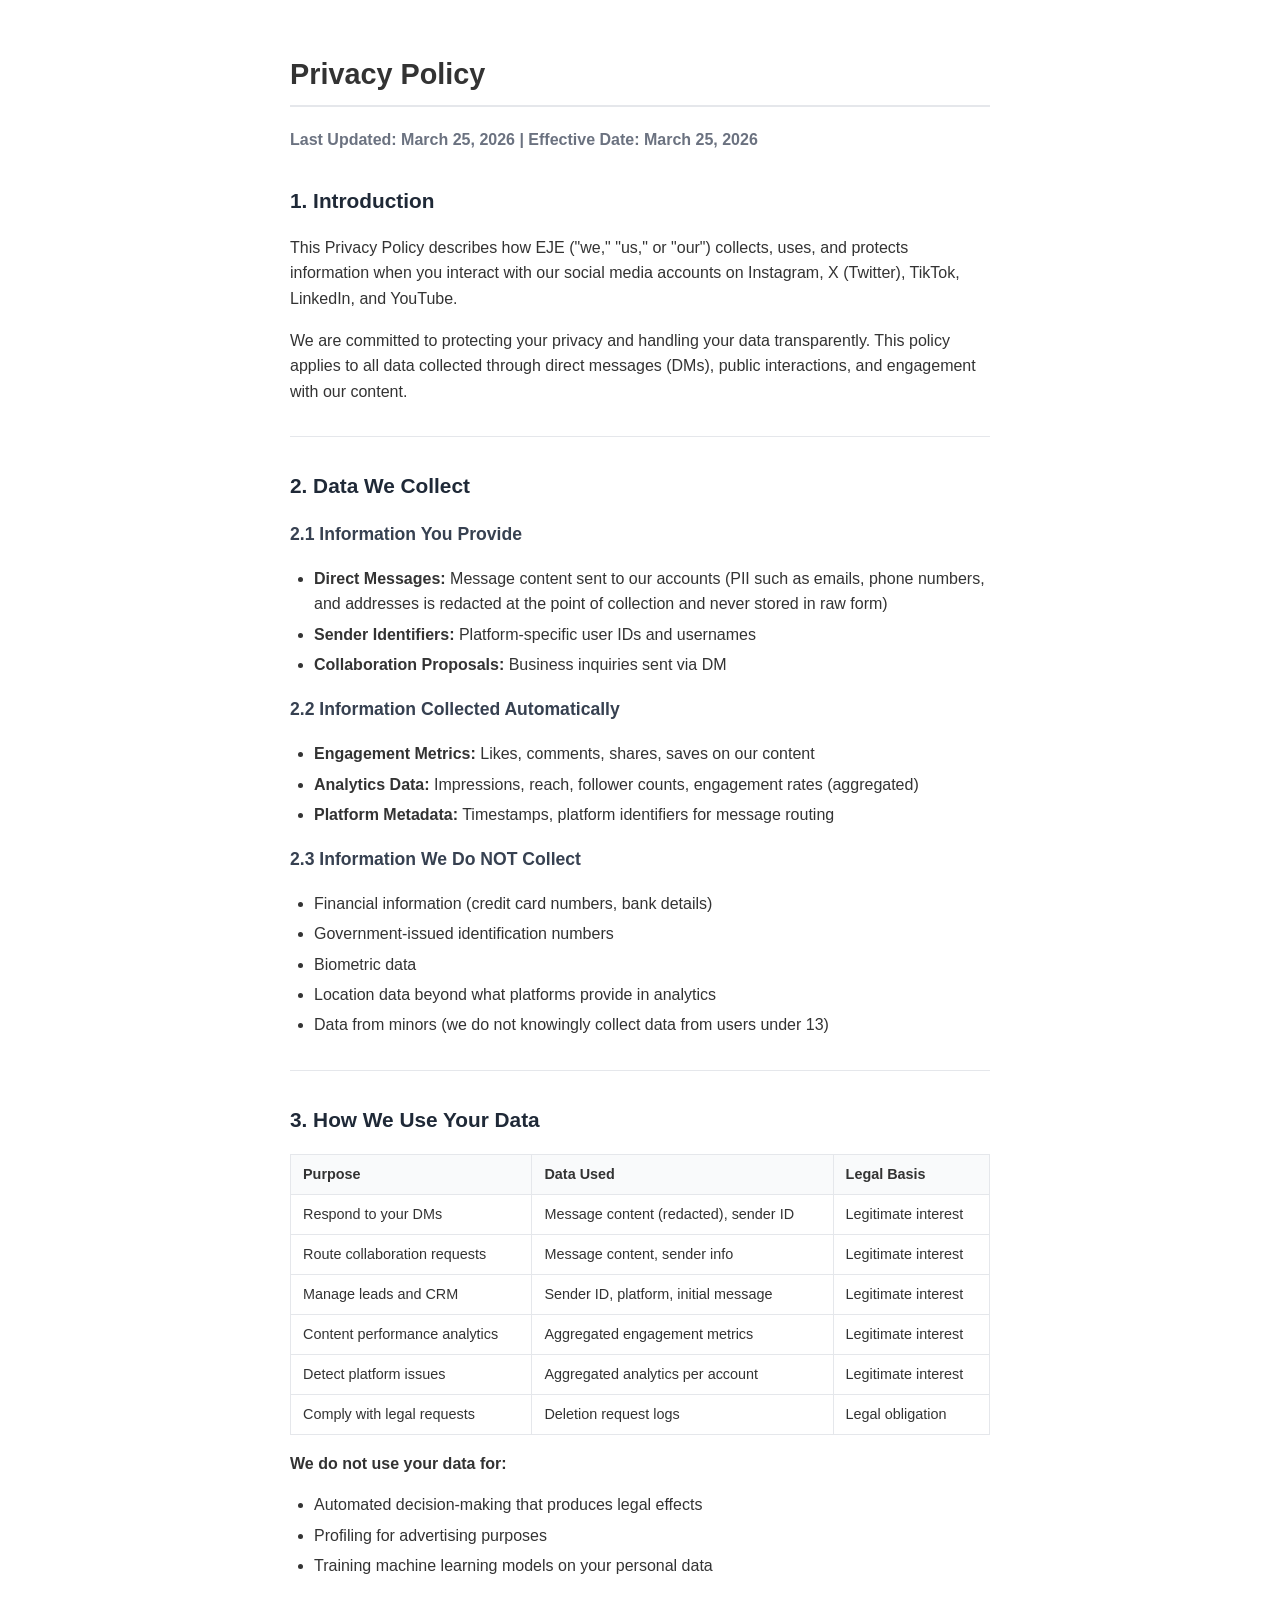
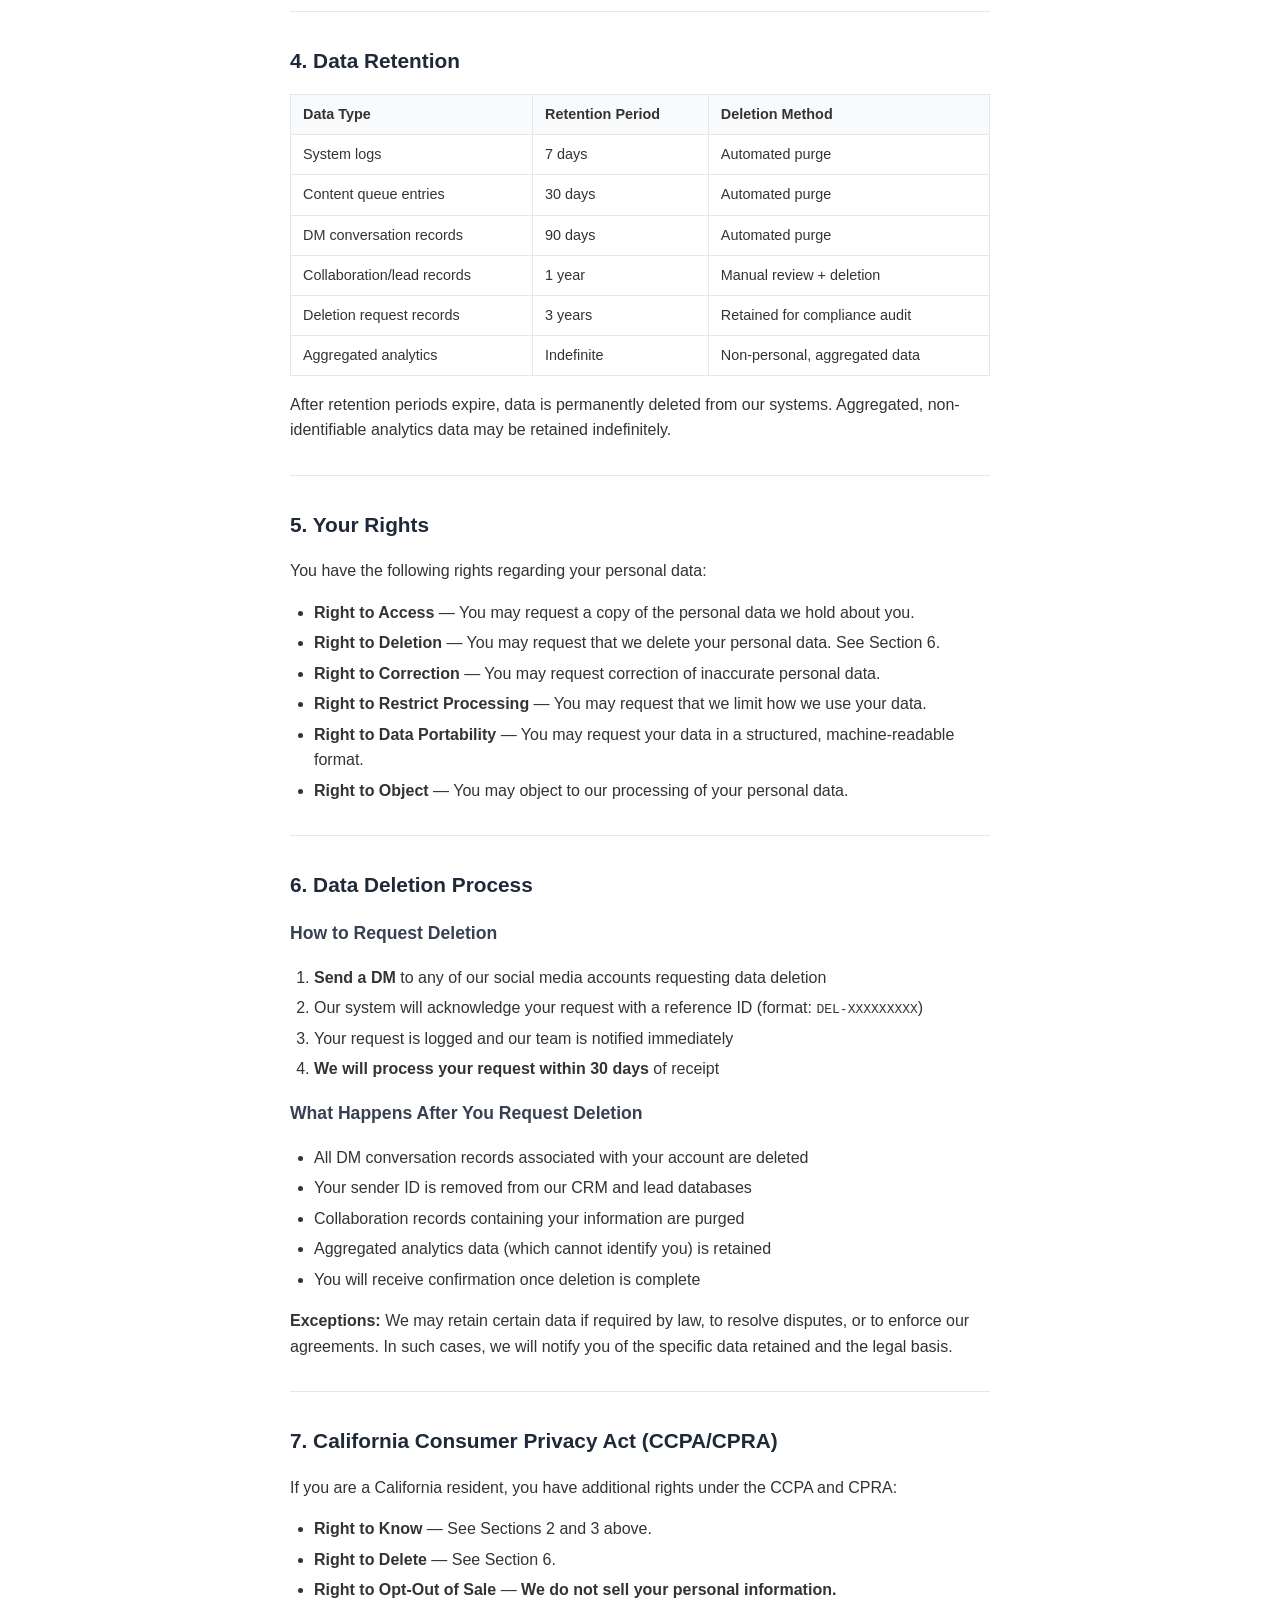
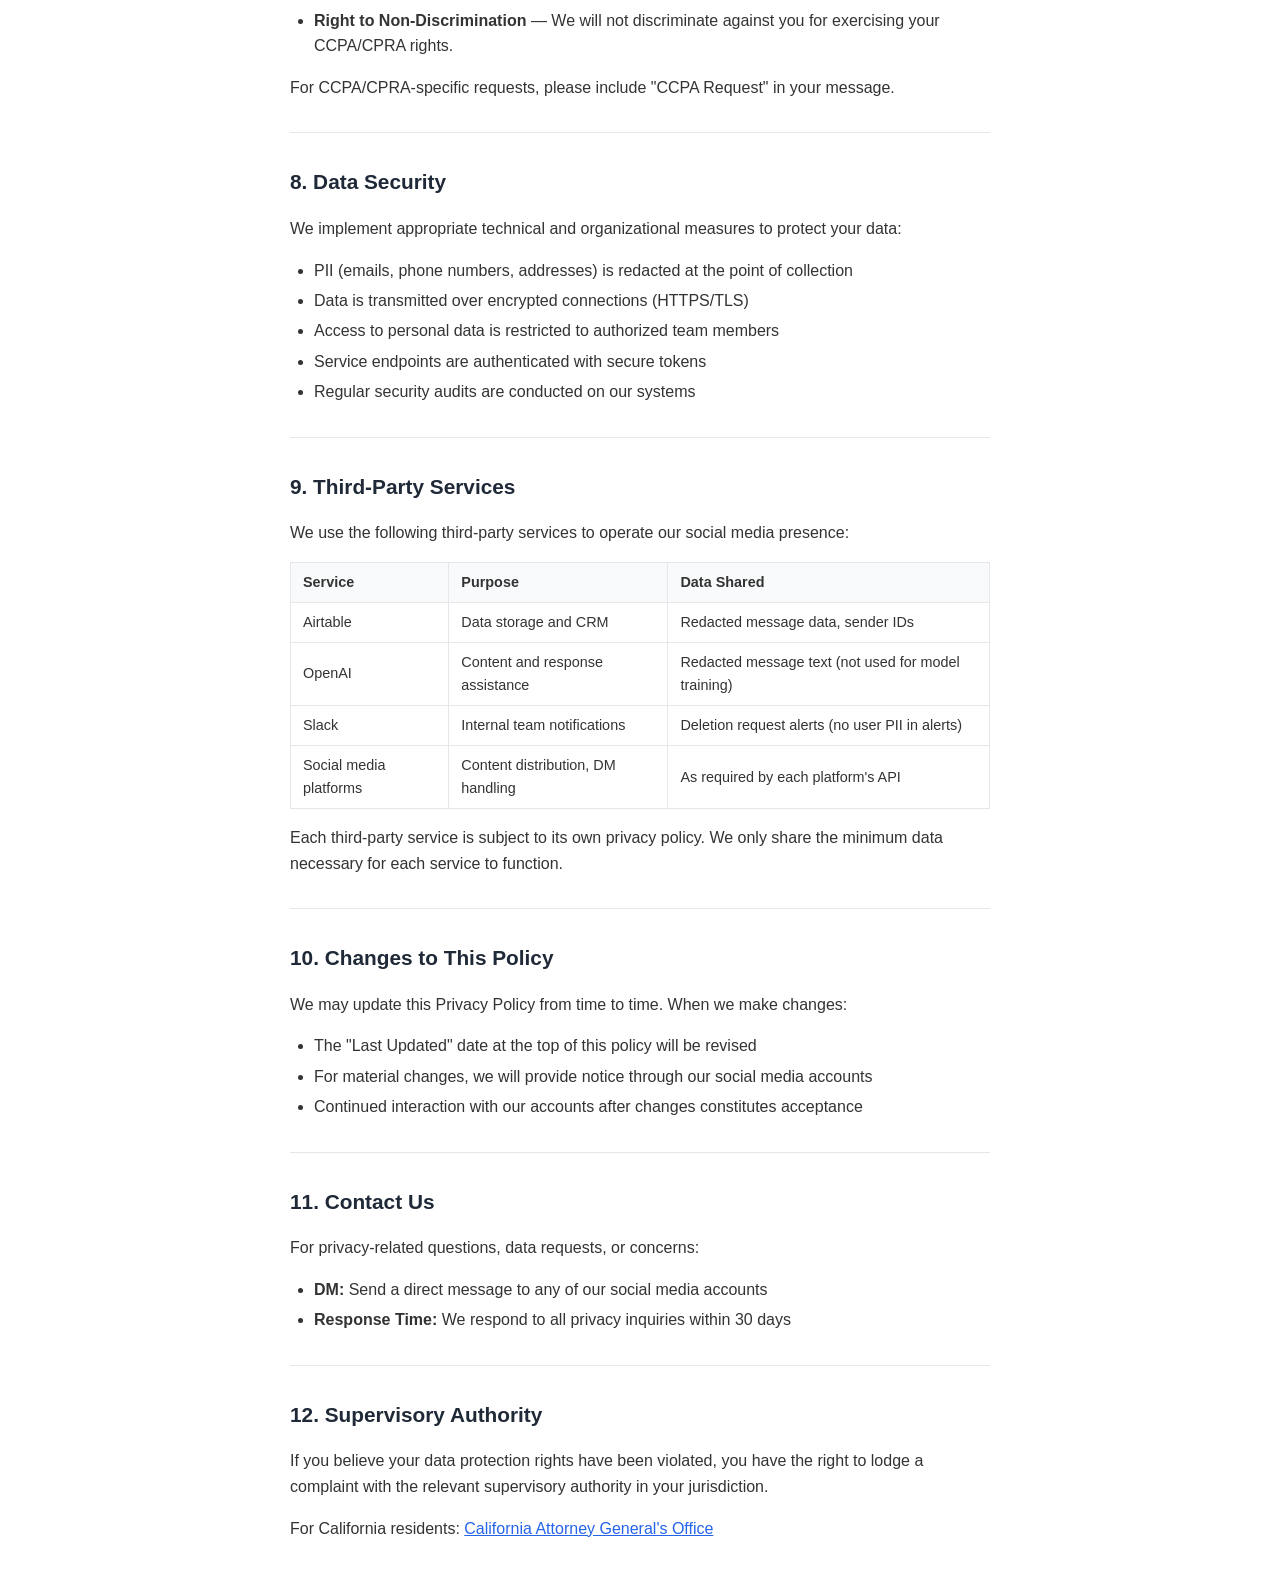
==== privacy-policy.html @ 6205c338 "Add files via upload" ====
<!DOCTYPE html>
<html lang="en">
<head>
    <meta charset="UTF-8">
    <meta name="viewport" content="width=device-width, initial-scale=1.0">
    <title>Privacy Policy - EJE</title>
    <style>
        body { font-family: -apple-system, BlinkMacSystemFont, 'Segoe UI', Roboto, sans-serif; max-width: 700px; margin: 0 auto; padding: 2rem 1rem; color: #333; line-height: 1.6; }
        h1 { font-size: 1.8rem; border-bottom: 2px solid #e5e7eb; padding-bottom: 0.5rem; }
        h2 { font-size: 1.3rem; margin-top: 2rem; color: #1f2937; }
        h3 { font-size: 1.1rem; color: #374151; }
        hr { border: none; border-top: 1px solid #e5e7eb; margin: 2rem 0; }
        table { width: 100%; border-collapse: collapse; margin: 1rem 0; font-size: 0.9rem; }
        th, td { border: 1px solid #e5e7eb; padding: 0.5rem 0.75rem; text-align: left; }
        th { background: #f9fafb; font-weight: 600; }
        ul, ol { padding-left: 1.5rem; }
        li { margin-bottom: 0.3rem; }
        .meta { font-weight: bold; color: #6b7280; margin-bottom: 2rem; }
        a { color: #2563eb; }
    </style>
</head>
<body>
    <h1>Privacy Policy</h1>
    <p class="meta">Last Updated: March 25, 2026 | Effective Date: March 25, 2026</p>

    <h2>1. Introduction</h2>
    <p>This Privacy Policy describes how EJE ("we," "us," or "our") collects, uses, and protects information when you interact with our social media accounts on Instagram, X (Twitter), TikTok, LinkedIn, and YouTube.</p>
    <p>We are committed to protecting your privacy and handling your data transparently. This policy applies to all data collected through direct messages (DMs), public interactions, and engagement with our content.</p>

    <hr>

    <h2>2. Data We Collect</h2>

    <h3>2.1 Information You Provide</h3>
    <ul>
        <li><strong>Direct Messages:</strong> Message content sent to our accounts (PII such as emails, phone numbers, and addresses is redacted at the point of collection and never stored in raw form)</li>
        <li><strong>Sender Identifiers:</strong> Platform-specific user IDs and usernames</li>
        <li><strong>Collaboration Proposals:</strong> Business inquiries sent via DM</li>
    </ul>

    <h3>2.2 Information Collected Automatically</h3>
    <ul>
        <li><strong>Engagement Metrics:</strong> Likes, comments, shares, saves on our content</li>
        <li><strong>Analytics Data:</strong> Impressions, reach, follower counts, engagement rates (aggregated)</li>
        <li><strong>Platform Metadata:</strong> Timestamps, platform identifiers for message routing</li>
    </ul>

    <h3>2.3 Information We Do NOT Collect</h3>
    <ul>
        <li>Financial information (credit card numbers, bank details)</li>
        <li>Government-issued identification numbers</li>
        <li>Biometric data</li>
        <li>Location data beyond what platforms provide in analytics</li>
        <li>Data from minors (we do not knowingly collect data from users under 13)</li>
    </ul>

    <hr>

    <h2>3. How We Use Your Data</h2>
    <table>
        <tr><th>Purpose</th><th>Data Used</th><th>Legal Basis</th></tr>
        <tr><td>Respond to your DMs</td><td>Message content (redacted), sender ID</td><td>Legitimate interest</td></tr>
        <tr><td>Route collaboration requests</td><td>Message content, sender info</td><td>Legitimate interest</td></tr>
        <tr><td>Manage leads and CRM</td><td>Sender ID, platform, initial message</td><td>Legitimate interest</td></tr>
        <tr><td>Content performance analytics</td><td>Aggregated engagement metrics</td><td>Legitimate interest</td></tr>
        <tr><td>Detect platform issues</td><td>Aggregated analytics per account</td><td>Legitimate interest</td></tr>
        <tr><td>Comply with legal requests</td><td>Deletion request logs</td><td>Legal obligation</td></tr>
    </table>
    <p><strong>We do not use your data for:</strong></p>
    <ul>
        <li>Automated decision-making that produces legal effects</li>
        <li>Profiling for advertising purposes</li>
        <li>Training machine learning models on your personal data</li>
    </ul>

    <hr>

    <h2>4. Data Retention</h2>
    <table>
        <tr><th>Data Type</th><th>Retention Period</th><th>Deletion Method</th></tr>
        <tr><td>System logs</td><td>7 days</td><td>Automated purge</td></tr>
        <tr><td>Content queue entries</td><td>30 days</td><td>Automated purge</td></tr>
        <tr><td>DM conversation records</td><td>90 days</td><td>Automated purge</td></tr>
        <tr><td>Collaboration/lead records</td><td>1 year</td><td>Manual review + deletion</td></tr>
        <tr><td>Deletion request records</td><td>3 years</td><td>Retained for compliance audit</td></tr>
        <tr><td>Aggregated analytics</td><td>Indefinite</td><td>Non-personal, aggregated data</td></tr>
    </table>
    <p>After retention periods expire, data is permanently deleted from our systems. Aggregated, non-identifiable analytics data may be retained indefinitely.</p>

    <hr>

    <h2>5. Your Rights</h2>
    <p>You have the following rights regarding your personal data:</p>
    <ul>
        <li><strong>Right to Access</strong> &mdash; You may request a copy of the personal data we hold about you.</li>
        <li><strong>Right to Deletion</strong> &mdash; You may request that we delete your personal data. See Section 6.</li>
        <li><strong>Right to Correction</strong> &mdash; You may request correction of inaccurate personal data.</li>
        <li><strong>Right to Restrict Processing</strong> &mdash; You may request that we limit how we use your data.</li>
        <li><strong>Right to Data Portability</strong> &mdash; You may request your data in a structured, machine-readable format.</li>
        <li><strong>Right to Object</strong> &mdash; You may object to our processing of your personal data.</li>
    </ul>

    <hr>

    <h2>6. Data Deletion Process</h2>

    <h3>How to Request Deletion</h3>
    <ol>
        <li><strong>Send a DM</strong> to any of our social media accounts requesting data deletion</li>
        <li>Our system will acknowledge your request with a reference ID (format: <code>DEL-XXXXXXXXX</code>)</li>
        <li>Your request is logged and our team is notified immediately</li>
        <li><strong>We will process your request within 30 days</strong> of receipt</li>
    </ol>

    <h3>What Happens After You Request Deletion</h3>
    <ul>
        <li>All DM conversation records associated with your account are deleted</li>
        <li>Your sender ID is removed from our CRM and lead databases</li>
        <li>Collaboration records containing your information are purged</li>
        <li>Aggregated analytics data (which cannot identify you) is retained</li>
        <li>You will receive confirmation once deletion is complete</li>
    </ul>
    <p><strong>Exceptions:</strong> We may retain certain data if required by law, to resolve disputes, or to enforce our agreements. In such cases, we will notify you of the specific data retained and the legal basis.</p>

    <hr>

    <h2>7. California Consumer Privacy Act (CCPA/CPRA)</h2>
    <p>If you are a California resident, you have additional rights under the CCPA and CPRA:</p>
    <ul>
        <li><strong>Right to Know</strong> &mdash; See Sections 2 and 3 above.</li>
        <li><strong>Right to Delete</strong> &mdash; See Section 6.</li>
        <li><strong>Right to Opt-Out of Sale</strong> &mdash; <strong>We do not sell your personal information.</strong></li>
        <li><strong>Right to Non-Discrimination</strong> &mdash; We will not discriminate against you for exercising your CCPA/CPRA rights.</li>
    </ul>
    <p>For CCPA/CPRA-specific requests, please include "CCPA Request" in your message.</p>

    <hr>

    <h2>8. Data Security</h2>
    <p>We implement appropriate technical and organizational measures to protect your data:</p>
    <ul>
        <li>PII (emails, phone numbers, addresses) is redacted at the point of collection</li>
        <li>Data is transmitted over encrypted connections (HTTPS/TLS)</li>
        <li>Access to personal data is restricted to authorized team members</li>
        <li>Service endpoints are authenticated with secure tokens</li>
        <li>Regular security audits are conducted on our systems</li>
    </ul>

    <hr>

    <h2>9. Third-Party Services</h2>
    <p>We use the following third-party services to operate our social media presence:</p>
    <table>
        <tr><th>Service</th><th>Purpose</th><th>Data Shared</th></tr>
        <tr><td>Airtable</td><td>Data storage and CRM</td><td>Redacted message data, sender IDs</td></tr>
        <tr><td>OpenAI</td><td>Content and response assistance</td><td>Redacted message text (not used for model training)</td></tr>
        <tr><td>Slack</td><td>Internal team notifications</td><td>Deletion request alerts (no user PII in alerts)</td></tr>
        <tr><td>Social media platforms</td><td>Content distribution, DM handling</td><td>As required by each platform's API</td></tr>
    </table>
    <p>Each third-party service is subject to its own privacy policy. We only share the minimum data necessary for each service to function.</p>

    <hr>

    <h2>10. Changes to This Policy</h2>
    <p>We may update this Privacy Policy from time to time. When we make changes:</p>
    <ul>
        <li>The "Last Updated" date at the top of this policy will be revised</li>
        <li>For material changes, we will provide notice through our social media accounts</li>
        <li>Continued interaction with our accounts after changes constitutes acceptance</li>
    </ul>

    <hr>

    <h2>11. Contact Us</h2>
    <p>For privacy-related questions, data requests, or concerns:</p>
    <ul>
        <li><strong>DM:</strong> Send a direct message to any of our social media accounts</li>
        <li><strong>Response Time:</strong> We respond to all privacy inquiries within 30 days</li>
    </ul>

    <hr>

    <h2>12. Supervisory Authority</h2>
    <p>If you believe your data protection rights have been violated, you have the right to lodge a complaint with the relevant supervisory authority in your jurisdiction.</p>
    <p>For California residents: <a href="https://oag.ca.gov/privacy">California Attorney General's Office</a></p>
</body>
</html>
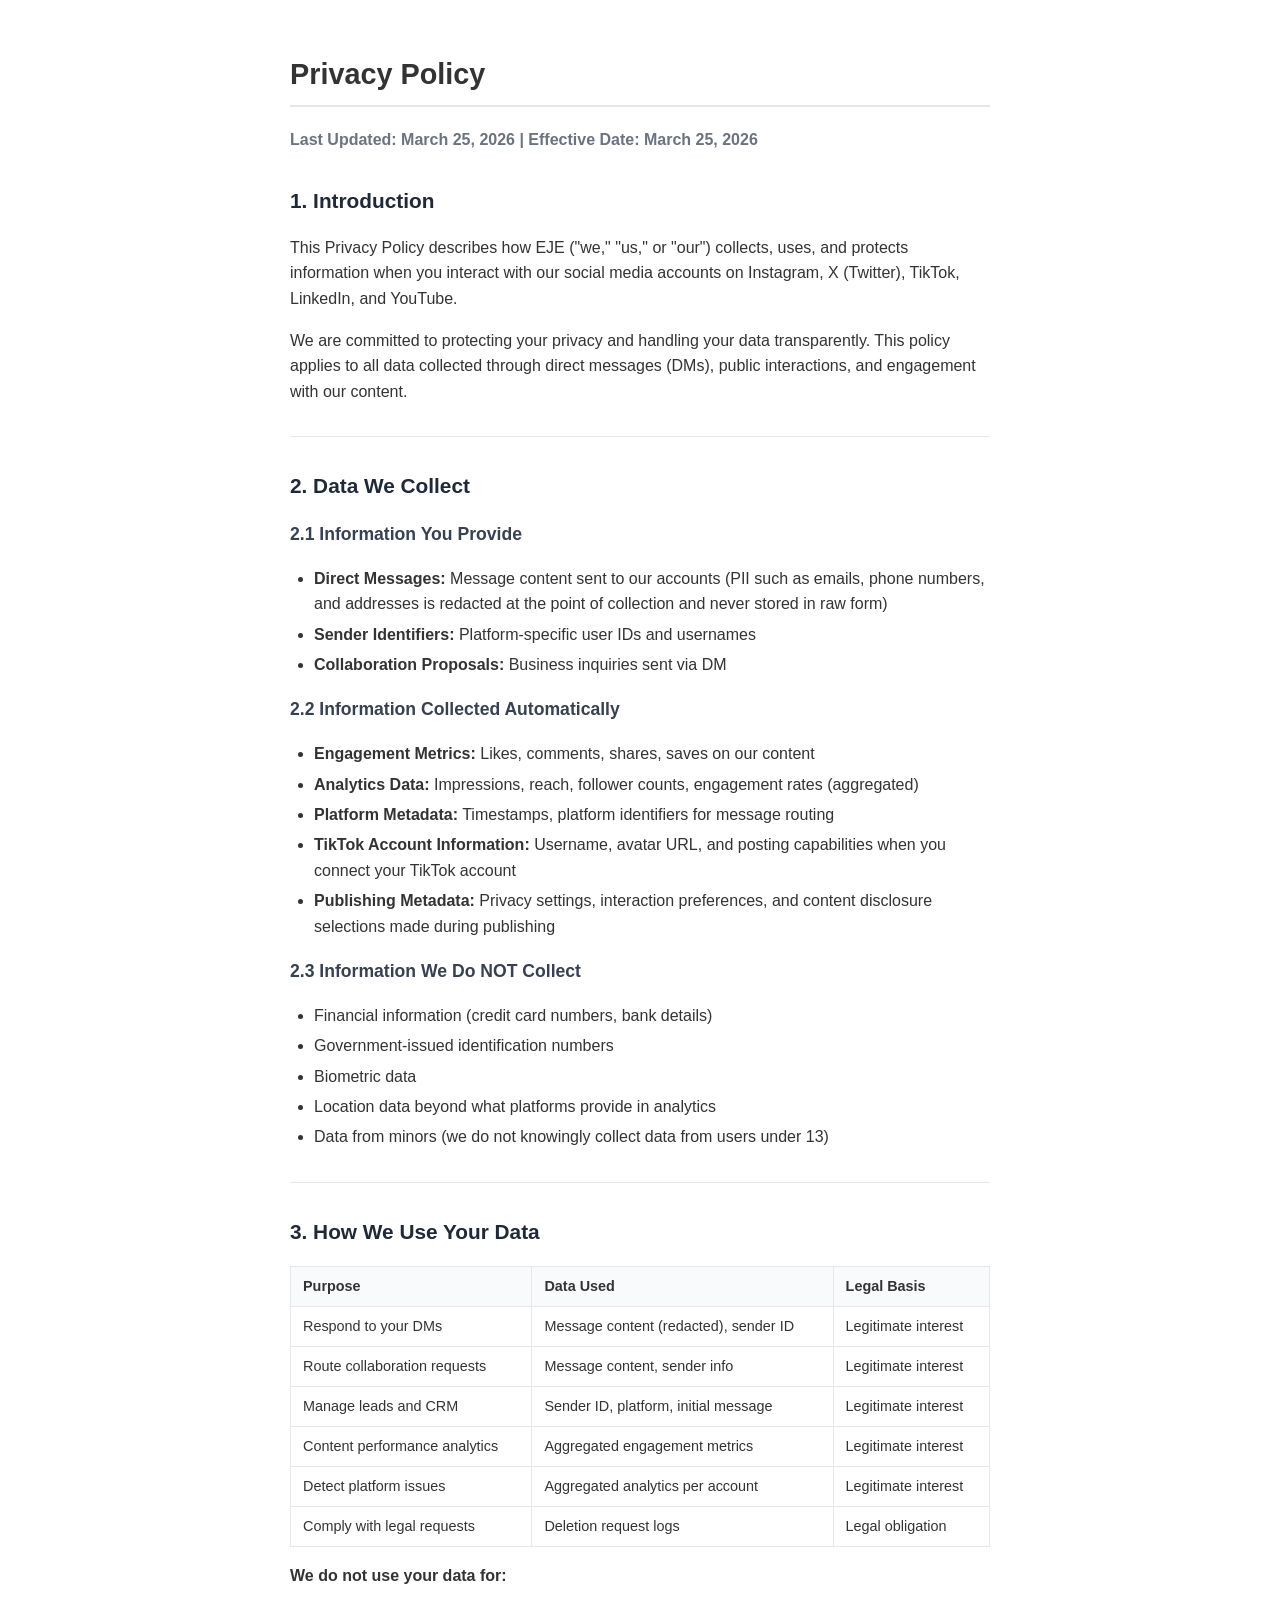
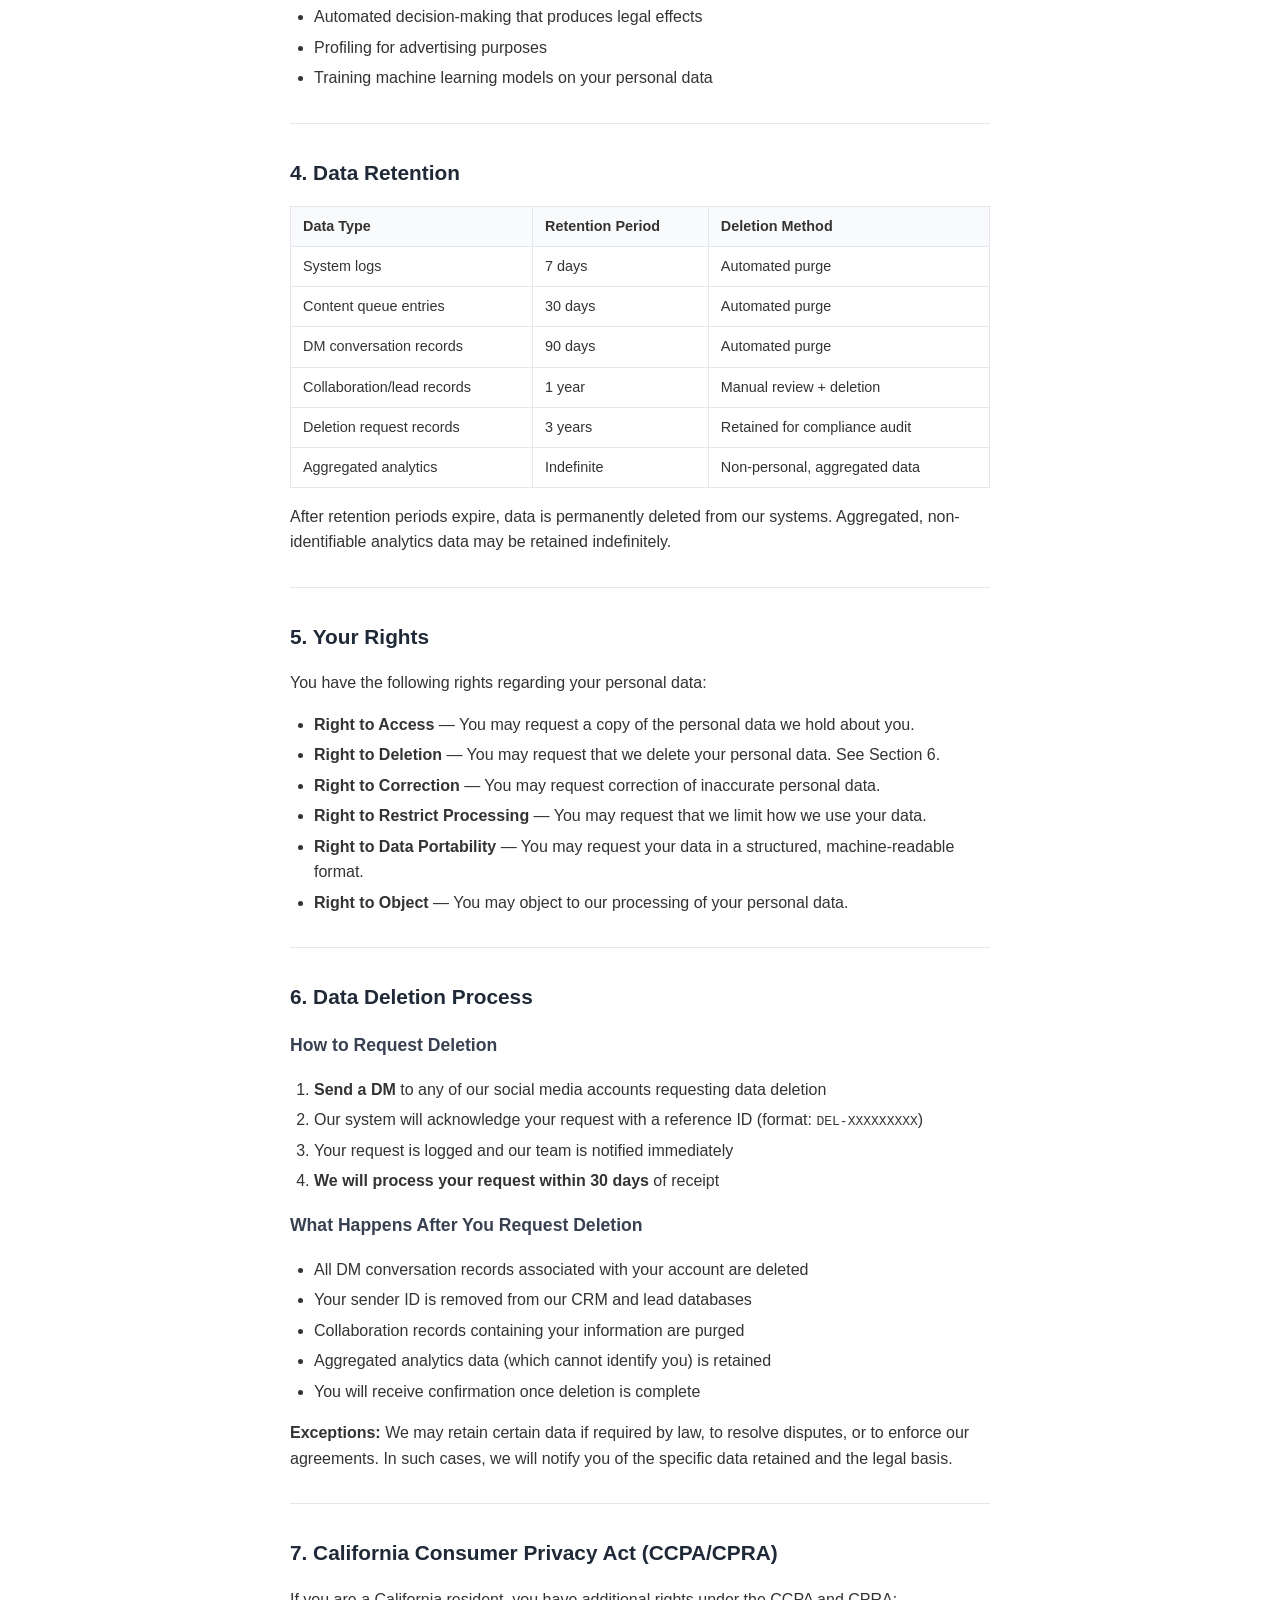
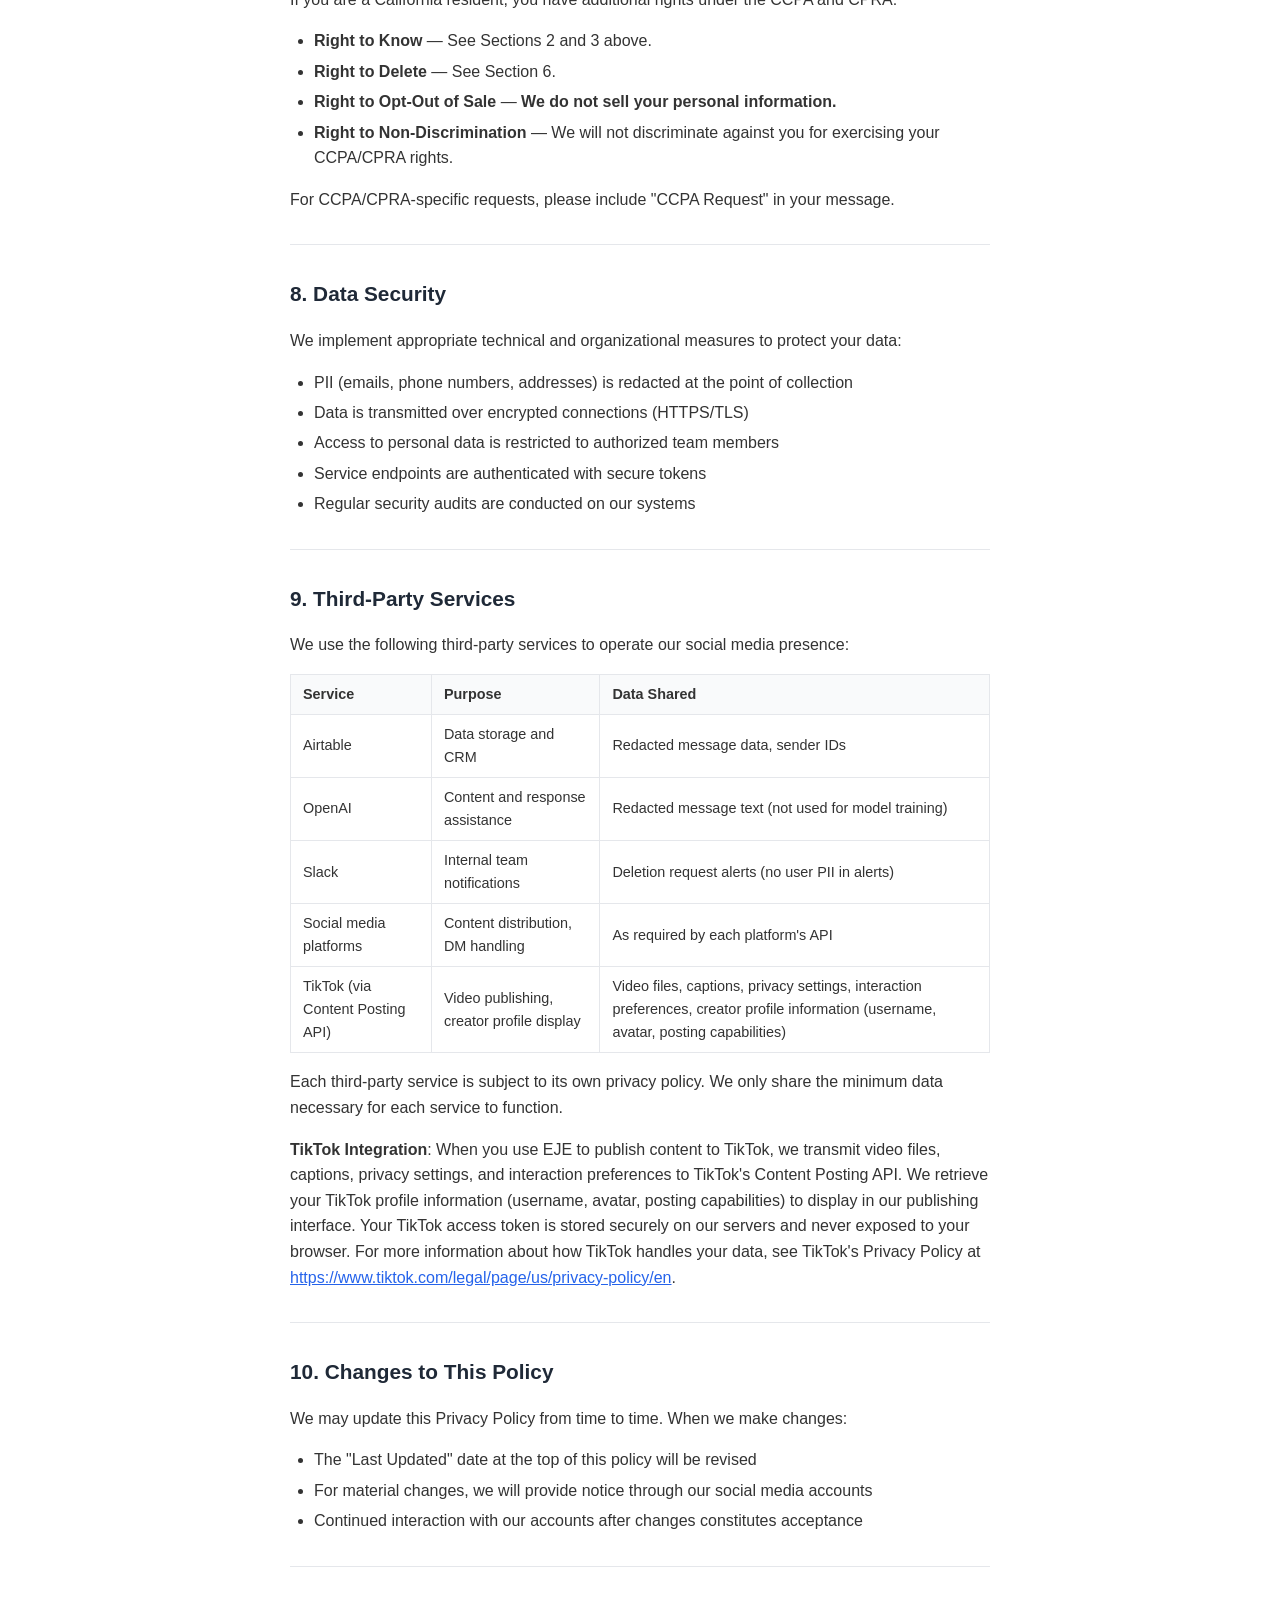
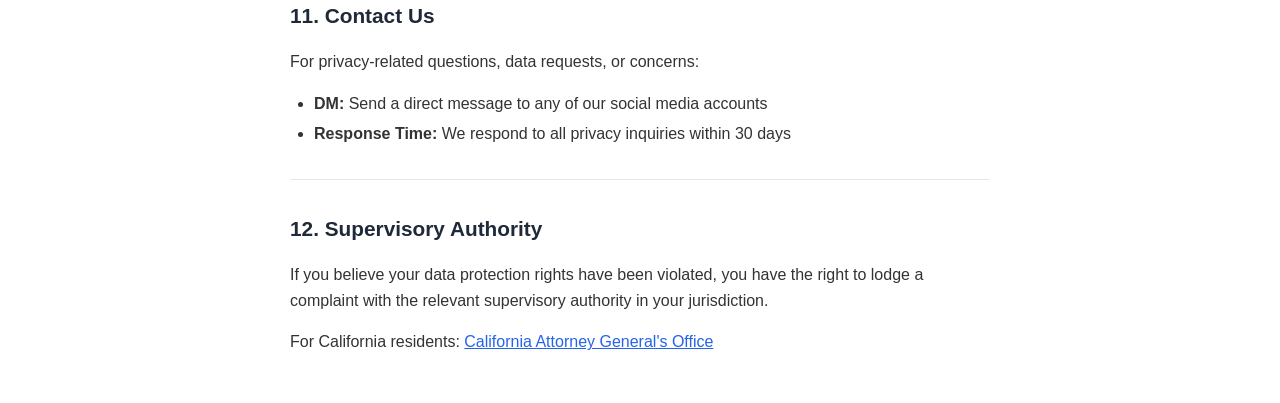
==== commit 6275a1fc: "feat: add SaaS product website with publishing UI - Rebuild landing page with pricing tiers, dashboa" ====
--- a/privacy-policy.html
+++ b/privacy-policy.html
@@ -43,6 +43,8 @@
         <li><strong>Engagement Metrics:</strong> Likes, comments, shares, saves on our content</li>
         <li><strong>Analytics Data:</strong> Impressions, reach, follower counts, engagement rates (aggregated)</li>
         <li><strong>Platform Metadata:</strong> Timestamps, platform identifiers for message routing</li>
+        <li><strong>TikTok Account Information:</strong> Username, avatar URL, and posting capabilities when you connect your TikTok account</li>
+        <li><strong>Publishing Metadata:</strong> Privacy settings, interaction preferences, and content disclosure selections made during publishing</li>
     </ul>
 
     <h3>2.3 Information We Do NOT Collect</h3>
@@ -156,8 +158,10 @@
         <tr><td>OpenAI</td><td>Content and response assistance</td><td>Redacted message text (not used for model training)</td></tr>
         <tr><td>Slack</td><td>Internal team notifications</td><td>Deletion request alerts (no user PII in alerts)</td></tr>
         <tr><td>Social media platforms</td><td>Content distribution, DM handling</td><td>As required by each platform's API</td></tr>
+        <tr><td>TikTok (via Content Posting API)</td><td>Video publishing, creator profile display</td><td>Video files, captions, privacy settings, interaction preferences, creator profile information (username, avatar, posting capabilities)</td></tr>
     </table>
     <p>Each third-party service is subject to its own privacy policy. We only share the minimum data necessary for each service to function.</p>
+    <p><strong>TikTok Integration</strong>: When you use EJE to publish content to TikTok, we transmit video files, captions, privacy settings, and interaction preferences to TikTok's Content Posting API. We retrieve your TikTok profile information (username, avatar, posting capabilities) to display in our publishing interface. Your TikTok access token is stored securely on our servers and never exposed to your browser. For more information about how TikTok handles your data, see TikTok's Privacy Policy at <a href="https://www.tiktok.com/legal/page/us/privacy-policy/en">https://www.tiktok.com/legal/page/us/privacy-policy/en</a>.</p>
 
     <hr>
 
